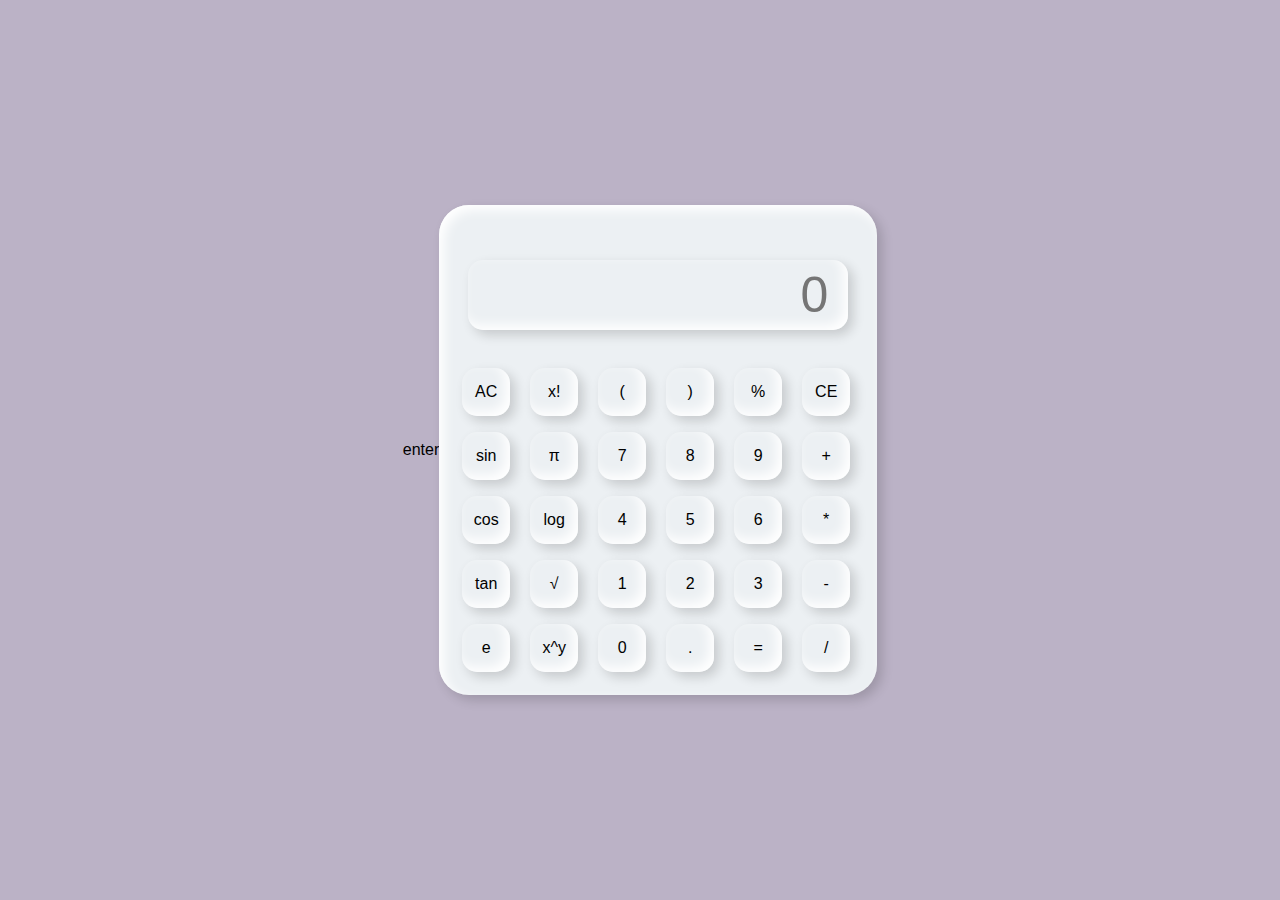
==== Task 1 Calculator/index.html @ a8d12996 "Add files via upload" ====
<!--Level 2 - Task 1 - Calculator
//Oasis Infobyte Web Development and Designing Internship
//Author - Nikita
-->

<!DOCTYPE html>
<html lang="en">
  <head>
    <meta charset="UTF-8" />
    <meta http-equiv="X-UA-Compatible" content="IE=edge" />
    <meta name="viewport" content="width=device-width, initial-scale=1.0" />
    <link rel="stylesheet" href="style.css" />
    <title>Calculator</title>
  </head>
  <body>
    <div class="container">
        <p>enter</p>
      <div class="calculator">
        <input type="text" placeholder="0" id="output-screen" />
        <button onclick="Clear()">AC</button>
        <button onclick="factorial()">x!</button>
        <button onclick="display('(')">(</button>
        <button onclick="display(')')">)</button>
        <button onclick="display('%')">%</button>
        <button onclick="del()">CE</button>
        <button onclick="sin()">sin</button>
        <button onclick="pi()">π</button>
        <button onclick="display('7')">7</button>
        <button onclick="display('8')">8</button>
        <button onclick="display('9')">9</button>
        <button onclick="display('+')">+</button>
        <button onclick="cos()">cos</button>
        <button onclick="log()">log</button>
        <button onclick="display('4')">4</button>
        <button onclick="display('5')">5</button>
        <button onclick="display('6')">6</button>
        <button onclick="display('*')">*</button>
        <button onclick="tan()">tan</button>
        <button onclick="sqrt()">√</button>
        <button onclick="display('1')">1</button>
        <button onclick="display('2')">2</button>
        <button onclick="display('3')">3</button>
        <button onclick="display('-')">-</button>
        <button onclick="e()">e</button>
        <button onclick="pow()">x^y</button>
        <button onclick="display('0')">0</button>
        <button onclick="display('.')">.</button>
        <button onclick="Calculate('=')" class="equal">=</button>
        <button onclick="display('/')">/</button>
      </div>
    </div>
    <script src="index.js"></script>
  </body>
</html>
---- Task 1 Calculator/style.css ----
*{
    margin:0;
    padding: 0;
    box-sizing: border-box;
    background-color: #bbb2c6;
    font-family: sans-serif;
    outline: none;
}

.container{
    height: 100vh;
    display: flex;
    justify-content: center;
    align-items: center;
}

.calculator{
    background-color: #ecf0f3;
    padding: 15px;
    border-radius: 30px;
    box-shadow: inset 5px 5px 12px #ffffff,
                      5px 5px 12px rgba(0,0,0,.16);
    display: grid;
    grid-template-columns: repeat(6,68px);
}

input{
    grid-column: span 6;
    height: 70px;
    width: 380px;
    background-color: #ecf0f3;
    box-shadow: inset -5px -5px 12px #ffffff,
                      5px 5px 12px rgba(0,0,0,.16);
    border: none;
    border-radius: 15px;
    color: rgb(70, 70, 70);
    font-size: 50px;
    text-align: end;
    margin: auto;
    margin-top: 40px;
    margin-bottom: 30px;
    padding: 20px;
}

button{
    height: 48px;
    width: 48px;
    background-color: #ecf0f3;
    box-shadow: inset -5px -5px 12px #ffffff,
                       5px 5px 12px rgba(0,0,0,.16);
    border: none;
    border-radius: 15px;
    margin: 8px;
    font-size: 16px;
}

.equal{
    width: px;
    border-radius: 15px;
    box-shadow: inset -5px -5px 12px #ffffff,
                       5px 5px 12px rgba(0,0,0,.16);
    
}
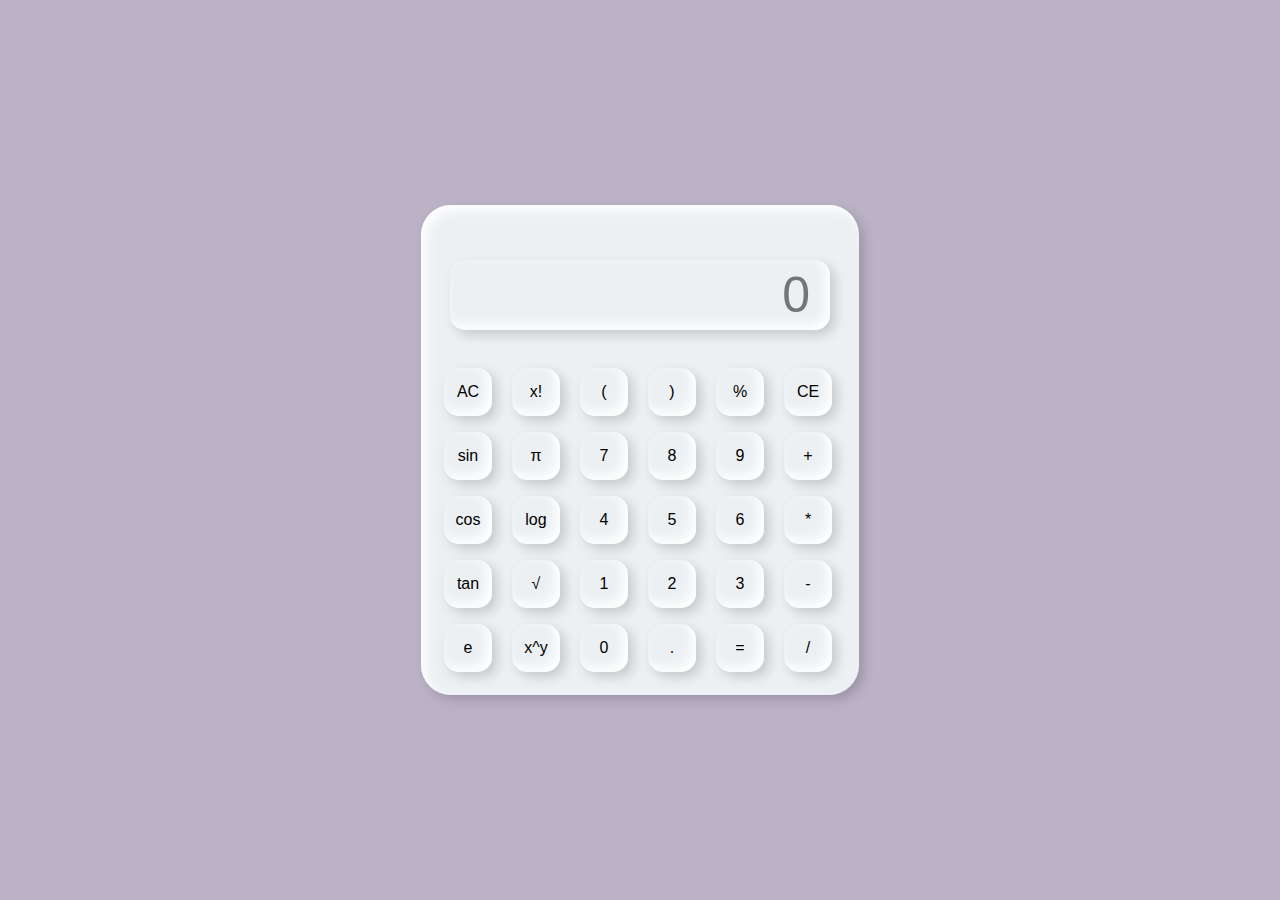
==== commit 01d42678: "index.html" ====
--- a/Task 1 Calculator/index.html
+++ b/Task 1 Calculator/index.html
@@ -1,7 +1,4 @@
-<!--Level 2 - Task 1 - Calculator
-//Oasis Infobyte Web Development and Designing Internship
-//Author - Nikita
--->
+
 
 <!DOCTYPE html>
 <html lang="en">
@@ -14,7 +11,7 @@
   </head>
   <body>
     <div class="container">
-        <p>enter</p>
+       
       <div class="calculator">
         <input type="text" placeholder="0" id="output-screen" />
         <button onclick="Clear()">AC</button>
@@ -51,4 +48,4 @@
     </div>
     <script src="index.js"></script>
   </body>
-</html>+</html>
